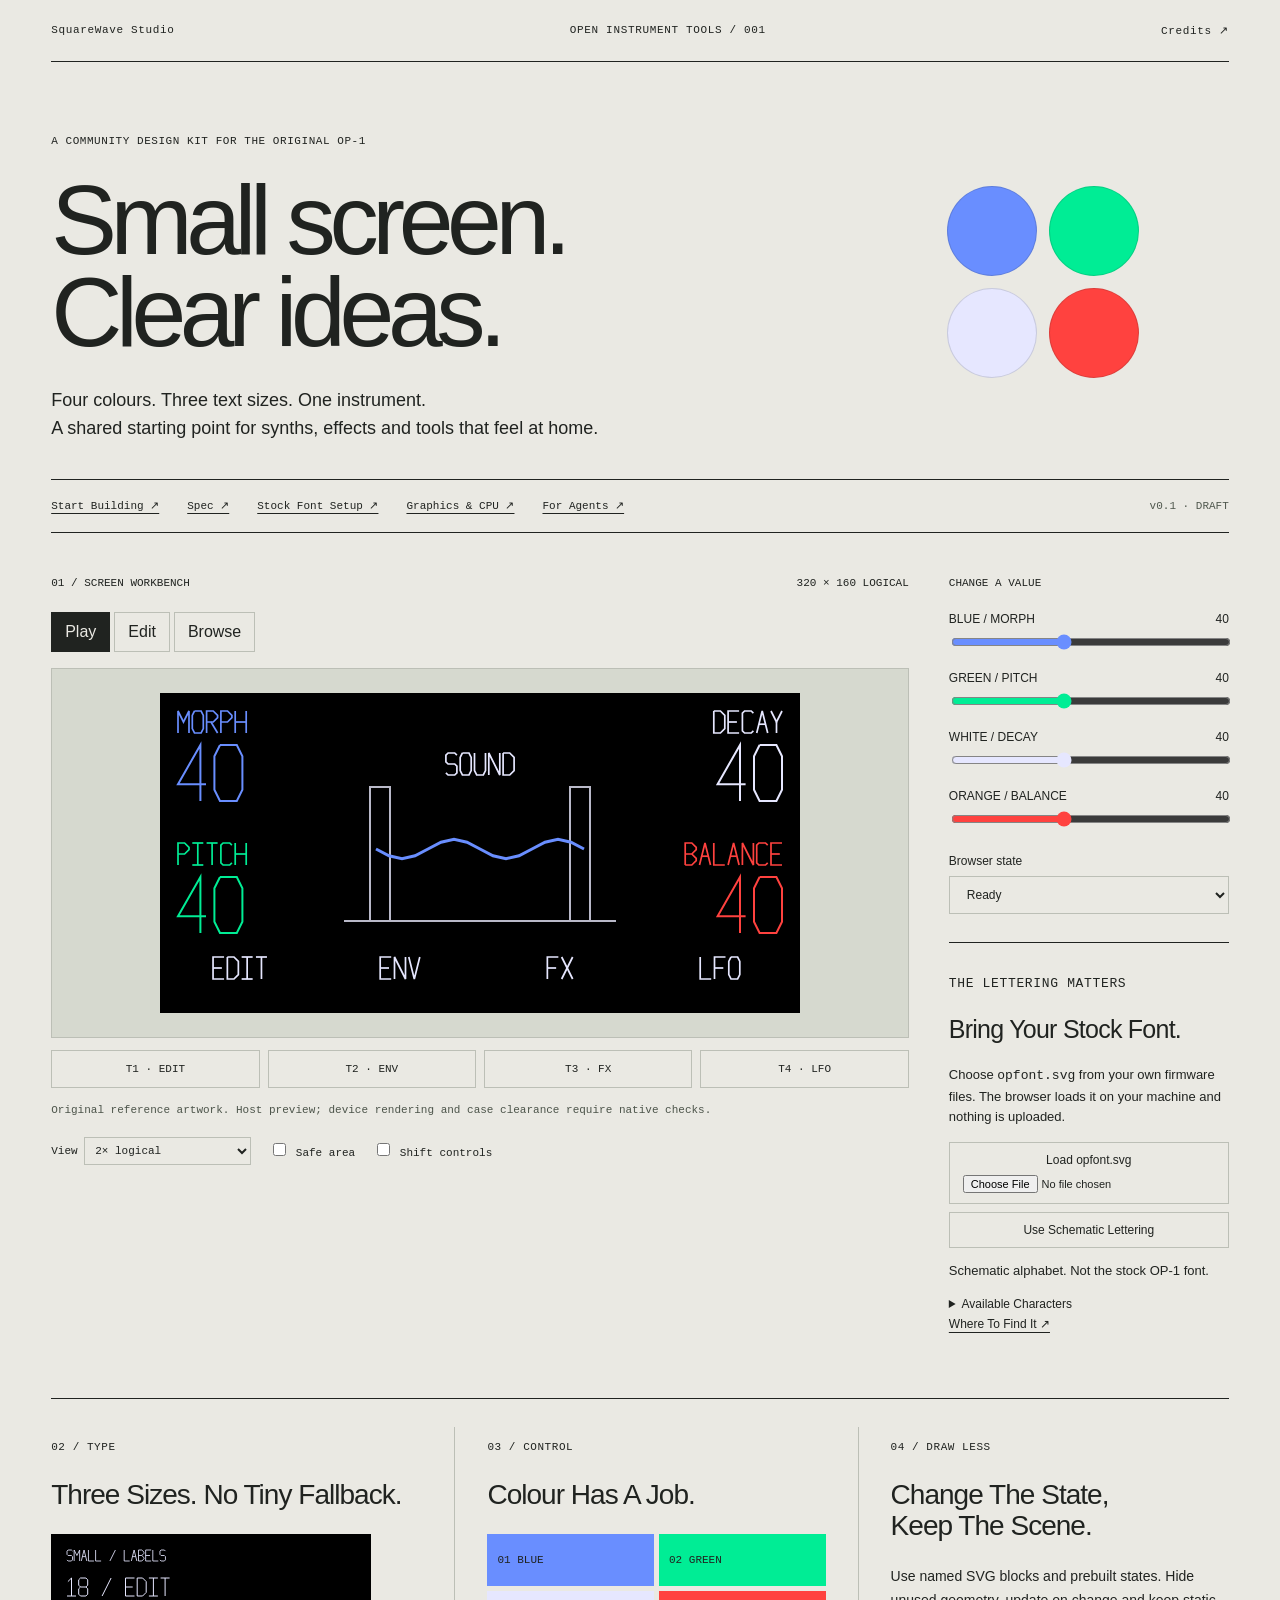
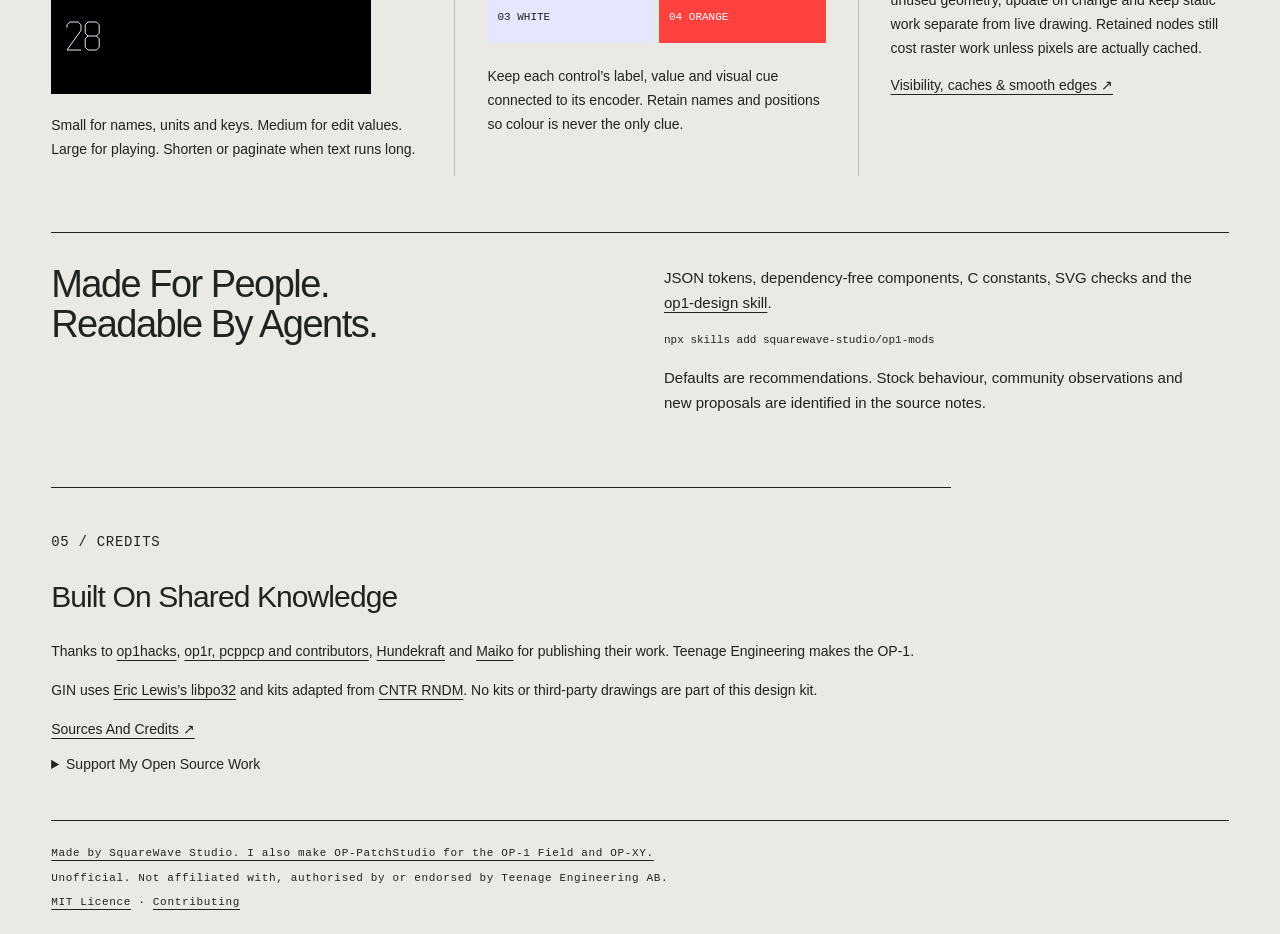
==== op1-ui/workbench.html @ 63634659 "Add draft OP-1 design kit and portable skill" ====
<!doctype html>
<html lang="en">
<head>
<meta charset="utf-8"><meta name="viewport" content="width=device-width,initial-scale=1">
<title>OP-1 Design Kit · SquareWave Studio</title>
<meta name="description" content="A draft design kit for original OP-1 screens. Three text sizes, four encoder colours, stock font loading and practical SVG guidance.">
<meta property="og:title" content="OP-1 Design Kit · SquareWave Studio">
<meta property="og:description" content="Small screen. Clear ideas. Components and guidance for original OP-1 synths, effects and tools.">
<meta property="og:image" content="https://squarewave-studio.github.io/op1-mods/og.png">
<meta property="og:type" content="website">
<link rel="stylesheet" href="preview.css">
</head>
<body>
<header class="masthead"><a href="https://squarewave.studio/?utm_source=op1-design-kit&amp;utm_medium=referral&amp;utm_campaign=op1-design-kit">SquareWave Studio</a><span>OPEN INSTRUMENT TOOLS / 001</span><a href="#credits">Credits ↗</a></header>
<main>
<section class="intro"><div><p class="eyebrow">A COMMUNITY DESIGN KIT FOR THE ORIGINAL OP-1</p><h1>Small screen.<br>Clear ideas.</h1><p class="lede">Four colours. Three text sizes. One instrument.<br>A shared starting point for synths, effects and tools that feel at home.</p></div><div class="mark" aria-label="Blue, green, white, orange encoder order"><i></i><i></i><i></i><i></i></div></section>
<nav class="links"><a href="start.html">Start Building ↗</a><a href="spec.html">Spec ↗</a><a href="docs/FONTS.md">Stock Font Setup ↗</a><a href="docs/GRAPHICS.md">Graphics &amp; CPU ↗</a><a href="agents.html">For Agents ↗</a><span>v0.1 · DRAFT</span></nav>
<section class="workbench">
<div class="screen-column"><div class="section-label"><span>01 / SCREEN WORKBENCH</span><span id="dimensions">320 × 160 LOGICAL</span></div>
<div class="tabs" role="group" aria-label="Reference layout"><button data-view="play" aria-pressed="true">Play</button><button data-view="editor" aria-pressed="false">Edit</button><button data-view="library" aria-pressed="false">Browse</button></div>
<div class="screen-well"><div id="screen" role="img" aria-label="OP-1 reference screen"></div></div>
<div class="tkeys" aria-label="Simulated T keys"><button id="key1">T1 · EDIT</button><button id="key2">T2 · ENV</button><button id="key3">T3 · FX</button><button id="key4">T4 · LFO</button></div>
<p class="caption" id="screen-caption">Original reference artwork. Host preview; device rendering and case clearance require native checks.</p>
<div class="view-options"><label>View <select id="zoom"><option value="1">1× logical</option><option value="2" selected>2× logical</option><option value="1.25">400 × 200 comparison</option></select></label><label><input type="checkbox" id="guides"> Safe area</label><label><input type="checkbox" id="shift"> Shift controls</label></div>
<p id="validation" role="status"></p></div>
<aside class="controls"><p class="section-label">CHANGE A VALUE</p><div id="sliders"></div>
<label class="state-label">Browser state<select id="browser-state"><option value="ready">Ready</option><option value="empty">Empty</option><option value="loading">Loading</option><option value="error">Read failed</option></select></label>
<div class="font-panel"><p class="eyebrow">THE LETTERING MATTERS</p><h2>Bring Your Stock Font.</h2><p>Choose <code>opfont.svg</code> from your own firmware files. The browser loads it on your machine and nothing is uploaded.</p><label class="file-label">Load opfont.svg<input type="file" id="font-file" accept=".svg,image/svg+xml"></label><button id="clear-font">Use Schematic Lettering</button><p id="font-status" role="status">Schematic alphabet. Not the stock OP-1 font.</p><details><summary>Available Characters</summary><pre id="glyphs">Load a stock font to inspect its inventory.</pre></details><a href="docs/FONTS.md">Where To Find It ↗</a></div></aside>
</section>
<section class="principles"><article><p class="eyebrow">02 / TYPE</p><h2>Three Sizes. No Tiny Fallback.</h2><div id="type-specimen"></div><p>Small for names, units and keys. Medium for edit values. Large for playing. Shorten or paginate when text runs long.</p></article><article><p class="eyebrow">03 / CONTROL</p><h2>Colour Has A Job.</h2><div class="swatches"><span>01 BLUE</span><span>02 GREEN</span><span>03 WHITE</span><span>04 ORANGE</span></div><p>Keep each control’s label, value and visual cue connected to its encoder. Retain names and positions so colour is never the only clue.</p></article><article><p class="eyebrow">04 / DRAW LESS</p><h2>Change The State,<br>Keep The Scene.</h2><p>Use named SVG blocks and prebuilt states. Hide unused geometry, update on change and keep static work separate from live drawing. Retained nodes still cost raster work unless pixels are actually cached.</p><a href="docs/GRAPHICS.md">Visibility, caches & smooth edges ↗</a></article></section>
<section class="closing"><p>Made For People.<br>Readable By Agents.</p><div><p>JSON tokens, dependency-free components, C constants, SVG checks and the <a href="agents.html">op1-design skill</a>.</p><pre>npx skills add squarewave-studio/op1-mods</pre><p>Defaults are recommendations. Stock behaviour, community observations and new proposals are identified in the source notes.</p></div></section>
<section id="credits" class="credits"><p class="eyebrow">05 / CREDITS</p><h2>Built On Shared Knowledge</h2><p>Thanks to <a href="https://github.com/op1hacks">op1hacks</a>, <a href="https://github.com/pcppcp/op1r-src">op1r, pcppcp and contributors</a>, <a href="https://hundekraft.github.io/op1-workshop/">Hundekraft</a> and <a href="https://maikopruett.com/op-1">Maiko</a> for publishing their work. Teenage Engineering makes the OP-1.</p><p>GIN uses <a href="https://github.com/ericlewis/libpo32">Eric Lewis’s libpo32</a> and kits adapted from <a href="https://youtube.com/playlist?list=PLlkIAiu0_jPw3DgmZm1RbmFe86rzuWU2o">CNTR RNDM</a>. No kits or third-party drawings are part of this design kit.</p><p><a href="credits.html">Sources And Credits ↗</a></p><details><summary>Support My Open Source Work</summary><p>These tools are free. A tip helps me keep building them.</p><p><a href="https://buy.squarewave.studio/checkout/buy/880667af-df68-45e1-b8e5-e36c2b5de26e">Buy Me A Coffee ($5)</a> · <a href="https://buy.squarewave.studio/checkout/buy/eeb321a3-dea8-486d-9ef7-0794584feb9c">Buy Me Lunch ($10)</a> · <a href="https://buy.squarewave.studio/checkout/buy/edba5162-42c0-4c27-bc95-f41096c2451d">Buy Me Dinner ($20)</a> · <a href="https://buy.squarewave.studio/checkout/buy/59446300-c1a9-43d5-90ce-6b4c9f4252c7">Choose Your Own Amount</a></p></details></section>
</main><footer><p><a href="https://squarewave.studio/op-patchstudio?utm_source=op1-design-kit&amp;utm_medium=referral&amp;utm_campaign=op1-design-kit">Made by SquareWave Studio. I also make OP-PatchStudio for the OP-1 Field and OP-XY.</a></p><p>Unofficial. Not affiliated with, authorised by or endorsed by Teenage Engineering AB.</p><p><a href="licence.html">MIT Licence</a> · <a href="contributing.html">Contributing</a></p></footer>
<script type="module" src="preview.mjs"></script>
</body></html>
---- op1-ui/preview.css ----
:root{--paper:#eae9e3;--ink:#202320;--line:#bcbfb6;--blue:#698eff;--green:#00ed95;--white:#e6e7ff;--orange:#ff423f;font-family:Helvetica,Arial,sans-serif;color:var(--ink);background:var(--paper)}*{box-sizing:border-box}body{margin:0}a{color:inherit;text-underline-offset:4px}button,select,input{font:inherit}button,select,.file-label{border:1px solid var(--line);background:transparent;padding:10px 13px;border-radius:0;color:inherit}button,.file-label{cursor:pointer}button:hover,.file-label:hover{background:#d9dcd3}button:focus-visible,a:focus-visible,input:focus-visible,select:focus-visible{outline:2px solid #264cbf;outline-offset:4px}.masthead,footer{display:flex;justify-content:space-between;gap:20px;margin:0 4vw;padding:24px 0;font:11px 'Courier New',monospace;letter-spacing:.06em}.masthead{border-bottom:1px solid var(--ink)}.masthead a{text-decoration:none}main{max-width:1440px;margin:auto;padding:0 4vw}.intro{display:flex;justify-content:space-between;align-items:center;padding:60px 0 36px;gap:36px}.eyebrow,.section-label,.links,.caption,.view-options,.tkeys,footer{font:11px 'Courier New',monospace;line-height:1.5}.eyebrow{letter-spacing:.05em}h1{font-size:clamp(60px,7.7vw,116px);font-weight:400;letter-spacing:-.065em;line-height:.94;margin:24px 0 28px}.lede{font-size:18px;line-height:1.55;margin-bottom:0;max-width:650px}.mark{display:grid;grid-template-columns:repeat(2,90px);gap:12px;margin-right:7vw}.mark i{width:90px;height:90px;border-radius:50%;display:block;border:1px solid #20232025}.mark i:nth-child(1){background:var(--blue)}.mark i:nth-child(2){background:var(--green)}.mark i:nth-child(3){background:var(--white)}.mark i:nth-child(4){background:var(--orange)}.links{border-top:1px solid var(--ink);border-bottom:1px solid var(--ink);display:flex;gap:28px;padding:18px 0;flex-wrap:wrap}.links span{margin-left:auto;color:#50584e}.workbench{display:grid;grid-template-columns:minmax(0,1fr) 280px;gap:40px;margin:42px 0 64px}.section-label{display:flex;justify-content:space-between;margin:0 0 20px}.tabs{display:flex;gap:4px;margin-bottom:16px}.tabs button[aria-pressed=true]{background:var(--ink);color:var(--paper);border-color:var(--ink)}.screen-well{background:#d6d9cf;min-height:370px;display:flex;align-items:center;justify-content:center;padding:24px 16px;overflow:auto;border:1px solid #bcbfb6}#screen{background:#000;flex-shrink:0;width:640px;height:320px}#screen svg{display:block;width:100%;height:100%;shape-rendering:geometricPrecision}.tkeys{display:grid;grid-template-columns:repeat(4,1fr);gap:8px;margin-top:12px}.caption{color:#4c544a;margin:14px 0 18px;max-width:720px}.view-options{display:flex;align-items:center;gap:18px;flex-wrap:wrap}.view-options select{padding:6px}#validation{font-size:12px;line-height:1.5;color:#85312f}.controls label{display:block;font-size:12px}.slider-label{display:flex;justify-content:space-between;margin:18px 0 6px}.controls input[type=range]{width:100%;accent-color:var(--blue)}.controls .state-label{margin:24px 0}.state-label select{width:100%;margin-top:8px}.font-panel{border-top:1px solid var(--ink);padding-top:18px;margin-top:28px}.font-panel h2{font-size:25px;font-weight:400;letter-spacing:-.03em}.font-panel p{font-size:13px;line-height:1.6}.font-panel a,.font-panel details{font-size:12px;line-height:1.6}.file-label{display:block;margin:14px 0 8px;text-align:center}.file-label input{display:block;max-width:100%;font-size:11px;margin-top:8px}.font-panel button{width:100%;font-size:12px}#font-status{overflow-wrap:anywhere}pre{white-space:pre-wrap;overflow-wrap:anywhere;font-size:11px}.principles{display:grid;grid-template-columns:1fr 1fr 1fr;gap:32px;border-top:1px solid var(--ink);padding-top:28px}.principles h2{font-size:28px;font-weight:400;letter-spacing:-.035em;line-height:1.1}.principles p,.principles a{font-size:14px;line-height:1.7}.principles .eyebrow{font-size:11px}.principles article+article{border-left:1px solid var(--line);padding-left:32px}#type-specimen{background:black;margin:20px 0;max-width:320px}#type-specimen svg{width:100%;display:block}.swatches{display:grid;grid-template-columns:1fr 1fr;gap:5px;font:11px 'Courier New',monospace;margin:22px 0}.swatches span{padding:20px 10px}.swatches span:nth-child(1){background:var(--blue)}.swatches span:nth-child(2){background:var(--green)}.swatches span:nth-child(3){background:var(--white)}.swatches span:nth-child(4){background:var(--orange);color:#fff}.closing{border-top:1px solid var(--ink);margin-top:56px;padding:32px 0 56px;display:grid;grid-template-columns:1fr 1fr;gap:48px}.closing>p{font-size:38px;line-height:1.05;letter-spacing:-.04em;margin:0}.closing div{max-width:540px;font-size:15px;line-height:1.7}.closing div p:first-child{margin-top:0}footer{border-top:1px solid var(--ink)}@media(max-width:1120px){.workbench{grid-template-columns:minmax(0,1fr)}.controls{display:grid;grid-template-columns:1fr 1fr;gap:0 32px}.controls>.section-label{grid-column:1/-1}.font-panel{grid-row:2/4;grid-column:2;margin-top:0}.mark{margin:0}.screen-well{justify-content:center}}@media(max-width:680px){.masthead>span,.masthead>a:last-child{display:none}.intro{padding-top:40px}.mark{grid-template-columns:repeat(2,32px);gap:6px;align-self:flex-end}.mark i{width:32px;height:32px}.lede{font-size:16px}.links{gap:14px}.links span{margin:0}.principles{grid-template-columns:1fr}.principles article+article{border-left:0;border-top:1px solid var(--line);padding:22px 0 0}.controls{display:block}.font-panel{margin-top:24px}.screen-well{justify-content:flex-start;min-height:220px}.closing{grid-template-columns:1fr;gap:20px}footer{flex-direction:column;gap:6px}}
.credits{border-top:1px solid var(--ink);padding:28px 0 48px;max-width:900px}.credits h2{font-size:30px;font-weight:400;letter-spacing:-.03em}.credits p{font-size:14px;line-height:1.8}.credits summary{font-size:14px;cursor:pointer}footer{flex-direction:column;gap:8px}footer p{margin:0}.document{max-width:900px;padding-top:48px;padding-bottom:56px;line-height:1.8}.document h1{font-size:clamp(40px,6vw,70px);line-height:1.05;margin:20px 0 32px;letter-spacing:-.05em}.document h2{font-size:26px;font-weight:400;line-height:1.2;margin-top:44px}.document p,.document li{font-size:16px}.document pre{background:#d9dcd3;padding:18px;overflow:auto;font-size:13px;white-space:pre}.document code{font-size:.9em}.document table{display:block;overflow:auto;border-collapse:collapse;font-size:13px}.document th,.document td{text-align:left;border-bottom:1px solid var(--line);padding:12px;vertical-align:top}.document img{max-width:100%}
.reference-screens{padding:42px 0 56px}.reference-screens figure{margin:0}.primary-reference{background:#d6d9cf;border:1px solid var(--line);padding:28px;display:flex;gap:36px;align-items:center}.primary-reference img{display:block;width:min(100%,640px);height:auto;background:#000}.reference-screens figcaption{font:12px 'Courier New',monospace;line-height:1.7;max-width:340px}.secondary-references{display:grid;grid-template-columns:1fr 1fr;gap:28px;margin-top:28px}.secondary-references figure{display:flex;gap:24px;align-items:center}.secondary-references img{display:block;width:min(60%,320px);height:auto}.reference-screens .caption{margin-bottom:0}#type-specimen img{display:block;max-width:100%;height:auto}@media(max-width:1100px){.primary-reference{display:block}.primary-reference figcaption{margin-top:18px;max-width:640px}.secondary-references figure{display:block}.secondary-references img{width:100%}.secondary-references figcaption{margin-top:12px}}@media(max-width:600px){.primary-reference{padding:16px}.secondary-references{grid-template-columns:1fr}}
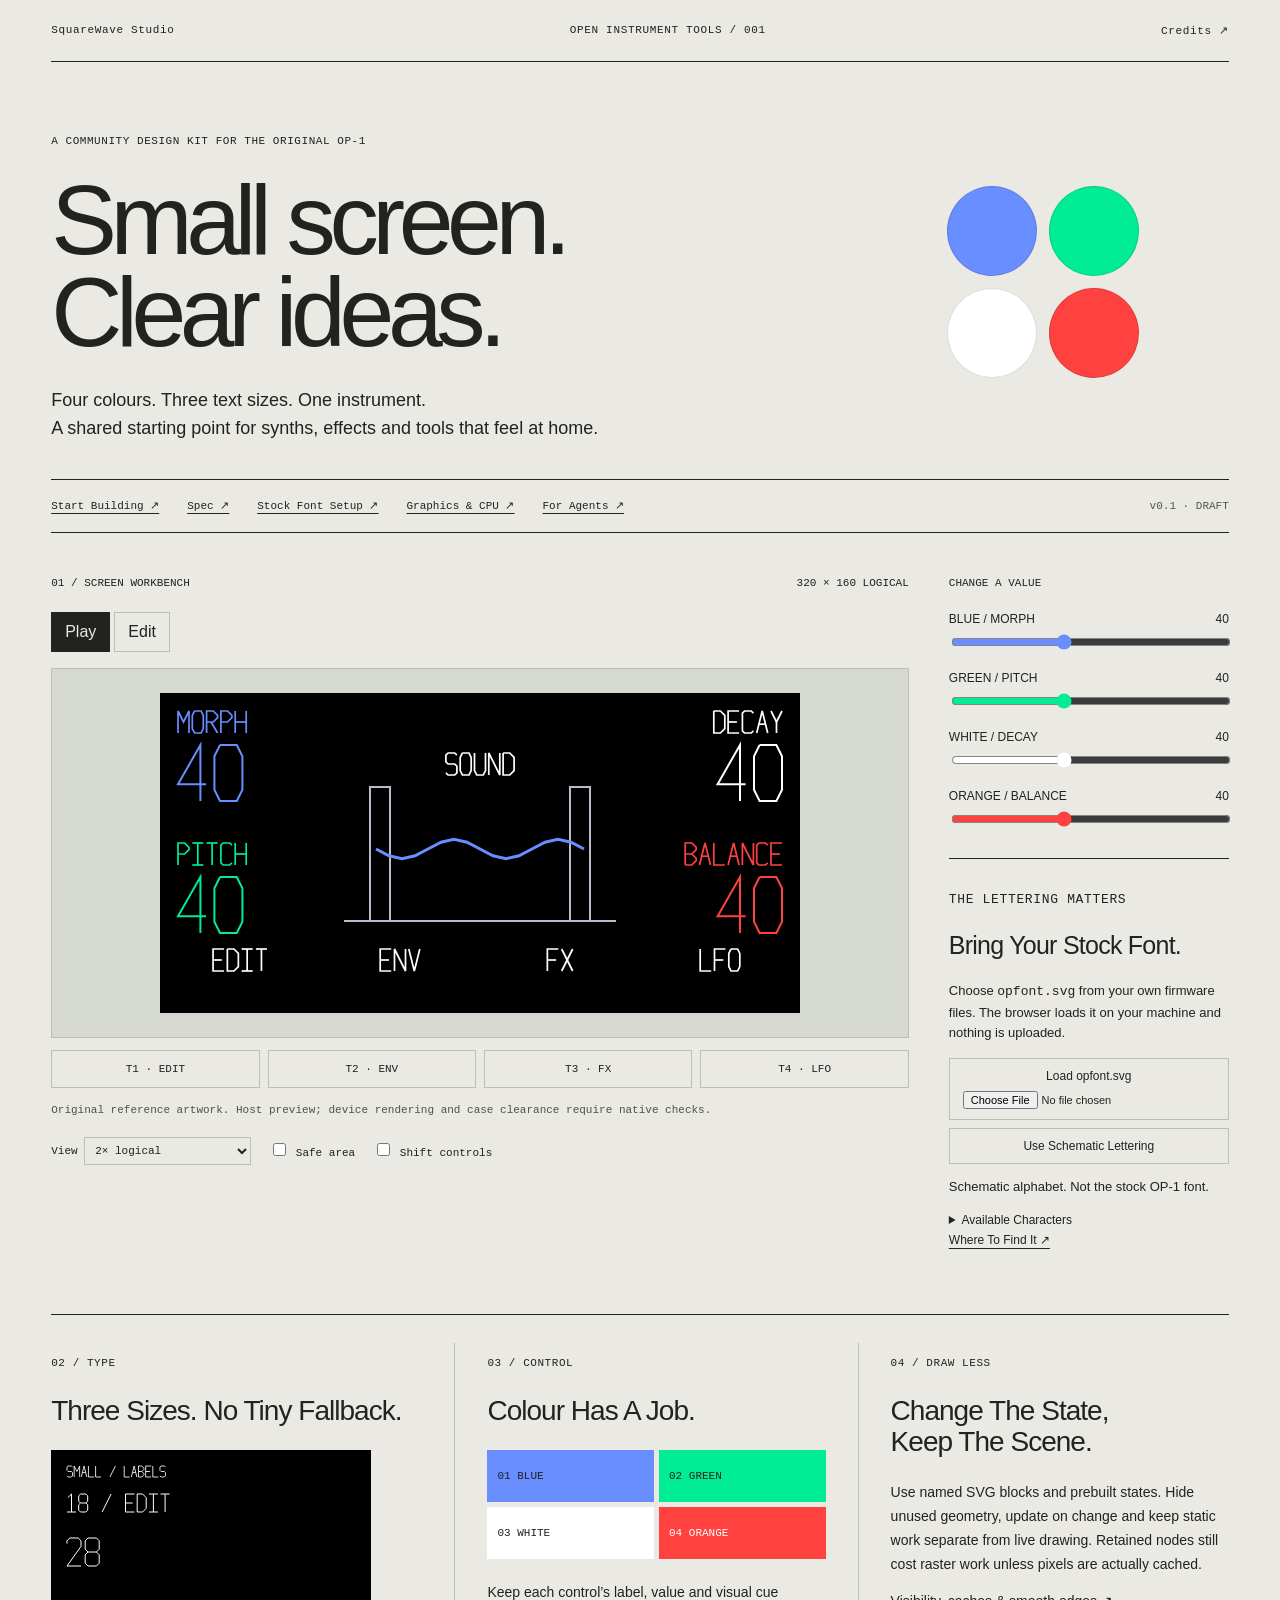
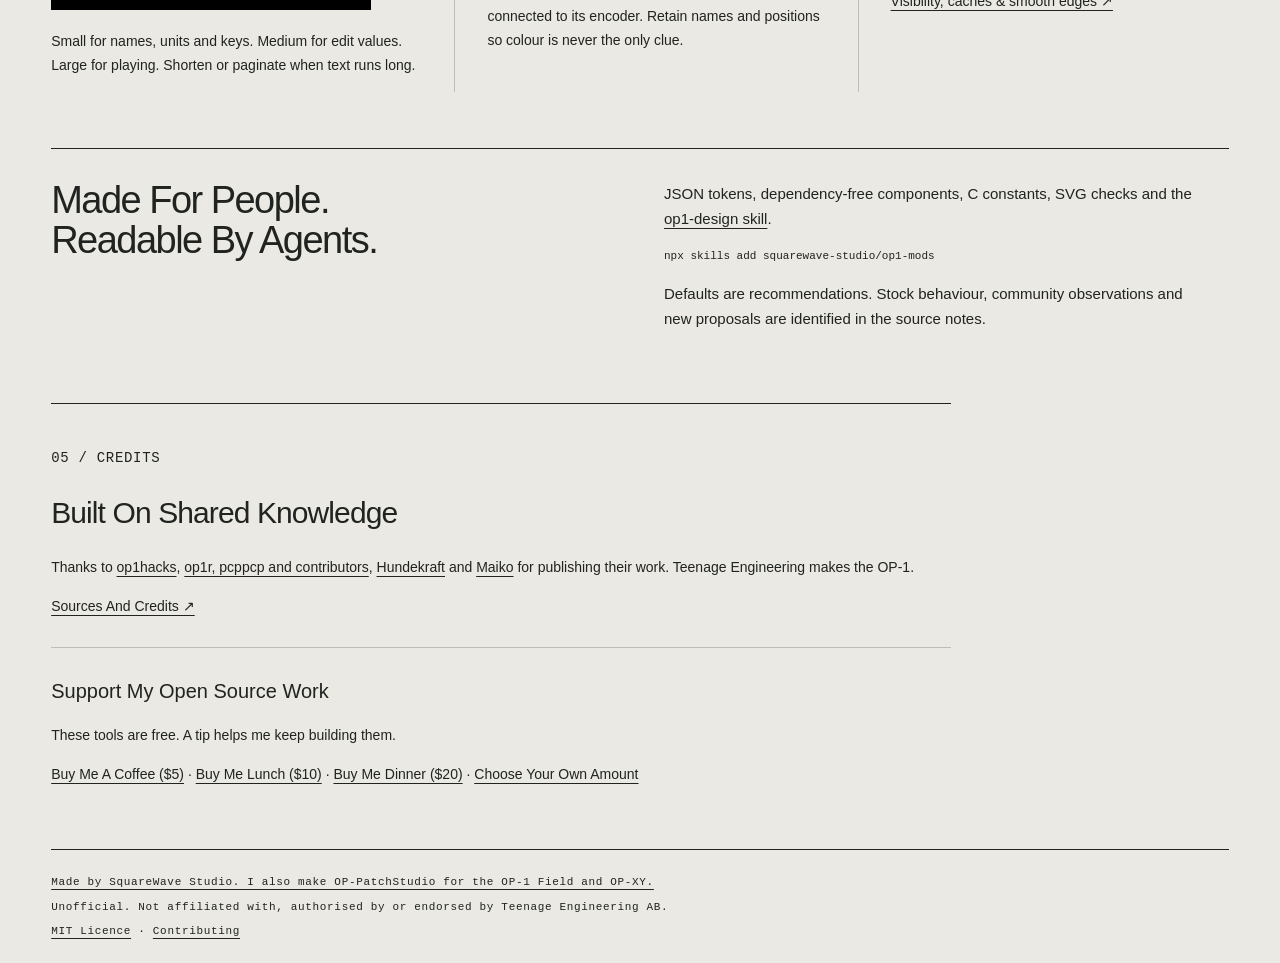
==== commit 294ef552: "Add stock-informed screen examples and refine display guidance" ====
--- a/op1-ui/workbench.html
+++ b/op1-ui/workbench.html
@@ -17,19 +17,19 @@
 <nav class="links"><a href="start.html">Start Building ↗</a><a href="spec.html">Spec ↗</a><a href="docs/FONTS.md">Stock Font Setup ↗</a><a href="docs/GRAPHICS.md">Graphics &amp; CPU ↗</a><a href="agents.html">For Agents ↗</a><span>v0.1 · DRAFT</span></nav>
 <section class="workbench">
 <div class="screen-column"><div class="section-label"><span>01 / SCREEN WORKBENCH</span><span id="dimensions">320 × 160 LOGICAL</span></div>
-<div class="tabs" role="group" aria-label="Reference layout"><button data-view="play" aria-pressed="true">Play</button><button data-view="editor" aria-pressed="false">Edit</button><button data-view="library" aria-pressed="false">Browse</button></div>
+<div class="tabs" role="group" aria-label="Reference layout"><button data-view="play" aria-pressed="true">Play</button><button data-view="editor" aria-pressed="false">Edit</button></div>
 <div class="screen-well"><div id="screen" role="img" aria-label="OP-1 reference screen"></div></div>
 <div class="tkeys" aria-label="Simulated T keys"><button id="key1">T1 · EDIT</button><button id="key2">T2 · ENV</button><button id="key3">T3 · FX</button><button id="key4">T4 · LFO</button></div>
 <p class="caption" id="screen-caption">Original reference artwork. Host preview; device rendering and case clearance require native checks.</p>
 <div class="view-options"><label>View <select id="zoom"><option value="1">1× logical</option><option value="2" selected>2× logical</option><option value="1.25">400 × 200 comparison</option></select></label><label><input type="checkbox" id="guides"> Safe area</label><label><input type="checkbox" id="shift"> Shift controls</label></div>
 <p id="validation" role="status"></p></div>
 <aside class="controls"><p class="section-label">CHANGE A VALUE</p><div id="sliders"></div>
-<label class="state-label">Browser state<select id="browser-state"><option value="ready">Ready</option><option value="empty">Empty</option><option value="loading">Loading</option><option value="error">Read failed</option></select></label>
+
 <div class="font-panel"><p class="eyebrow">THE LETTERING MATTERS</p><h2>Bring Your Stock Font.</h2><p>Choose <code>opfont.svg</code> from your own firmware files. The browser loads it on your machine and nothing is uploaded.</p><label class="file-label">Load opfont.svg<input type="file" id="font-file" accept=".svg,image/svg+xml"></label><button id="clear-font">Use Schematic Lettering</button><p id="font-status" role="status">Schematic alphabet. Not the stock OP-1 font.</p><details><summary>Available Characters</summary><pre id="glyphs">Load a stock font to inspect its inventory.</pre></details><a href="docs/FONTS.md">Where To Find It ↗</a></div></aside>
 </section>
 <section class="principles"><article><p class="eyebrow">02 / TYPE</p><h2>Three Sizes. No Tiny Fallback.</h2><div id="type-specimen"></div><p>Small for names, units and keys. Medium for edit values. Large for playing. Shorten or paginate when text runs long.</p></article><article><p class="eyebrow">03 / CONTROL</p><h2>Colour Has A Job.</h2><div class="swatches"><span>01 BLUE</span><span>02 GREEN</span><span>03 WHITE</span><span>04 ORANGE</span></div><p>Keep each control’s label, value and visual cue connected to its encoder. Retain names and positions so colour is never the only clue.</p></article><article><p class="eyebrow">04 / DRAW LESS</p><h2>Change The State,<br>Keep The Scene.</h2><p>Use named SVG blocks and prebuilt states. Hide unused geometry, update on change and keep static work separate from live drawing. Retained nodes still cost raster work unless pixels are actually cached.</p><a href="docs/GRAPHICS.md">Visibility, caches & smooth edges ↗</a></article></section>
 <section class="closing"><p>Made For People.<br>Readable By Agents.</p><div><p>JSON tokens, dependency-free components, C constants, SVG checks and the <a href="agents.html">op1-design skill</a>.</p><pre>npx skills add squarewave-studio/op1-mods</pre><p>Defaults are recommendations. Stock behaviour, community observations and new proposals are identified in the source notes.</p></div></section>
-<section id="credits" class="credits"><p class="eyebrow">05 / CREDITS</p><h2>Built On Shared Knowledge</h2><p>Thanks to <a href="https://github.com/op1hacks">op1hacks</a>, <a href="https://github.com/pcppcp/op1r-src">op1r, pcppcp and contributors</a>, <a href="https://hundekraft.github.io/op1-workshop/">Hundekraft</a> and <a href="https://maikopruett.com/op-1">Maiko</a> for publishing their work. Teenage Engineering makes the OP-1.</p><p>GIN uses <a href="https://github.com/ericlewis/libpo32">Eric Lewis’s libpo32</a> and kits adapted from <a href="https://youtube.com/playlist?list=PLlkIAiu0_jPw3DgmZm1RbmFe86rzuWU2o">CNTR RNDM</a>. No kits or third-party drawings are part of this design kit.</p><p><a href="credits.html">Sources And Credits ↗</a></p><details><summary>Support My Open Source Work</summary><p>These tools are free. A tip helps me keep building them.</p><p><a href="https://buy.squarewave.studio/checkout/buy/880667af-df68-45e1-b8e5-e36c2b5de26e">Buy Me A Coffee ($5)</a> · <a href="https://buy.squarewave.studio/checkout/buy/eeb321a3-dea8-486d-9ef7-0794584feb9c">Buy Me Lunch ($10)</a> · <a href="https://buy.squarewave.studio/checkout/buy/edba5162-42c0-4c27-bc95-f41096c2451d">Buy Me Dinner ($20)</a> · <a href="https://buy.squarewave.studio/checkout/buy/59446300-c1a9-43d5-90ce-6b4c9f4252c7">Choose Your Own Amount</a></p></details></section>
+<section id="credits" class="credits"><p class="eyebrow">05 / CREDITS</p><h2>Built On Shared Knowledge</h2><p>Thanks to <a href="https://github.com/op1hacks">op1hacks</a>, <a href="https://github.com/pcppcp/op1r-src">op1r, pcppcp and contributors</a>, <a href="https://hundekraft.github.io/op1-workshop/">Hundekraft</a> and <a href="https://maikopruett.com/op-1">Maiko</a> for publishing their work. Teenage Engineering makes the OP-1.</p><p><a href="credits.html">Sources And Credits ↗</a></p><section class="support"><h3>Support My Open Source Work</h3><p>These tools are free. A tip helps me keep building them.</p><p><a href="https://buy.squarewave.studio/checkout/buy/880667af-df68-45e1-b8e5-e36c2b5de26e">Buy Me A Coffee ($5)</a> · <a href="https://buy.squarewave.studio/checkout/buy/eeb321a3-dea8-486d-9ef7-0794584feb9c">Buy Me Lunch ($10)</a> · <a href="https://buy.squarewave.studio/checkout/buy/edba5162-42c0-4c27-bc95-f41096c2451d">Buy Me Dinner ($20)</a> · <a href="https://buy.squarewave.studio/checkout/buy/59446300-c1a9-43d5-90ce-6b4c9f4252c7">Choose Your Own Amount</a></p></section></section>
 </main><footer><p><a href="https://squarewave.studio/op-patchstudio?utm_source=op1-design-kit&amp;utm_medium=referral&amp;utm_campaign=op1-design-kit">Made by SquareWave Studio. I also make OP-PatchStudio for the OP-1 Field and OP-XY.</a></p><p>Unofficial. Not affiliated with, authorised by or endorsed by Teenage Engineering AB.</p><p><a href="licence.html">MIT Licence</a> · <a href="contributing.html">Contributing</a></p></footer>
 <script type="module" src="preview.mjs"></script>
 </body></html>
--- a/op1-ui/preview.css
+++ b/op1-ui/preview.css
@@ -1,3 +1,5 @@
-:root{--paper:#eae9e3;--ink:#202320;--line:#bcbfb6;--blue:#698eff;--green:#00ed95;--white:#e6e7ff;--orange:#ff423f;font-family:Helvetica,Arial,sans-serif;color:var(--ink);background:var(--paper)}*{box-sizing:border-box}body{margin:0}a{color:inherit;text-underline-offset:4px}button,select,input{font:inherit}button,select,.file-label{border:1px solid var(--line);background:transparent;padding:10px 13px;border-radius:0;color:inherit}button,.file-label{cursor:pointer}button:hover,.file-label:hover{background:#d9dcd3}button:focus-visible,a:focus-visible,input:focus-visible,select:focus-visible{outline:2px solid #264cbf;outline-offset:4px}.masthead,footer{display:flex;justify-content:space-between;gap:20px;margin:0 4vw;padding:24px 0;font:11px 'Courier New',monospace;letter-spacing:.06em}.masthead{border-bottom:1px solid var(--ink)}.masthead a{text-decoration:none}main{max-width:1440px;margin:auto;padding:0 4vw}.intro{display:flex;justify-content:space-between;align-items:center;padding:60px 0 36px;gap:36px}.eyebrow,.section-label,.links,.caption,.view-options,.tkeys,footer{font:11px 'Courier New',monospace;line-height:1.5}.eyebrow{letter-spacing:.05em}h1{font-size:clamp(60px,7.7vw,116px);font-weight:400;letter-spacing:-.065em;line-height:.94;margin:24px 0 28px}.lede{font-size:18px;line-height:1.55;margin-bottom:0;max-width:650px}.mark{display:grid;grid-template-columns:repeat(2,90px);gap:12px;margin-right:7vw}.mark i{width:90px;height:90px;border-radius:50%;display:block;border:1px solid #20232025}.mark i:nth-child(1){background:var(--blue)}.mark i:nth-child(2){background:var(--green)}.mark i:nth-child(3){background:var(--white)}.mark i:nth-child(4){background:var(--orange)}.links{border-top:1px solid var(--ink);border-bottom:1px solid var(--ink);display:flex;gap:28px;padding:18px 0;flex-wrap:wrap}.links span{margin-left:auto;color:#50584e}.workbench{display:grid;grid-template-columns:minmax(0,1fr) 280px;gap:40px;margin:42px 0 64px}.section-label{display:flex;justify-content:space-between;margin:0 0 20px}.tabs{display:flex;gap:4px;margin-bottom:16px}.tabs button[aria-pressed=true]{background:var(--ink);color:var(--paper);border-color:var(--ink)}.screen-well{background:#d6d9cf;min-height:370px;display:flex;align-items:center;justify-content:center;padding:24px 16px;overflow:auto;border:1px solid #bcbfb6}#screen{background:#000;flex-shrink:0;width:640px;height:320px}#screen svg{display:block;width:100%;height:100%;shape-rendering:geometricPrecision}.tkeys{display:grid;grid-template-columns:repeat(4,1fr);gap:8px;margin-top:12px}.caption{color:#4c544a;margin:14px 0 18px;max-width:720px}.view-options{display:flex;align-items:center;gap:18px;flex-wrap:wrap}.view-options select{padding:6px}#validation{font-size:12px;line-height:1.5;color:#85312f}.controls label{display:block;font-size:12px}.slider-label{display:flex;justify-content:space-between;margin:18px 0 6px}.controls input[type=range]{width:100%;accent-color:var(--blue)}.controls .state-label{margin:24px 0}.state-label select{width:100%;margin-top:8px}.font-panel{border-top:1px solid var(--ink);padding-top:18px;margin-top:28px}.font-panel h2{font-size:25px;font-weight:400;letter-spacing:-.03em}.font-panel p{font-size:13px;line-height:1.6}.font-panel a,.font-panel details{font-size:12px;line-height:1.6}.file-label{display:block;margin:14px 0 8px;text-align:center}.file-label input{display:block;max-width:100%;font-size:11px;margin-top:8px}.font-panel button{width:100%;font-size:12px}#font-status{overflow-wrap:anywhere}pre{white-space:pre-wrap;overflow-wrap:anywhere;font-size:11px}.principles{display:grid;grid-template-columns:1fr 1fr 1fr;gap:32px;border-top:1px solid var(--ink);padding-top:28px}.principles h2{font-size:28px;font-weight:400;letter-spacing:-.035em;line-height:1.1}.principles p,.principles a{font-size:14px;line-height:1.7}.principles .eyebrow{font-size:11px}.principles article+article{border-left:1px solid var(--line);padding-left:32px}#type-specimen{background:black;margin:20px 0;max-width:320px}#type-specimen svg{width:100%;display:block}.swatches{display:grid;grid-template-columns:1fr 1fr;gap:5px;font:11px 'Courier New',monospace;margin:22px 0}.swatches span{padding:20px 10px}.swatches span:nth-child(1){background:var(--blue)}.swatches span:nth-child(2){background:var(--green)}.swatches span:nth-child(3){background:var(--white)}.swatches span:nth-child(4){background:var(--orange);color:#fff}.closing{border-top:1px solid var(--ink);margin-top:56px;padding:32px 0 56px;display:grid;grid-template-columns:1fr 1fr;gap:48px}.closing>p{font-size:38px;line-height:1.05;letter-spacing:-.04em;margin:0}.closing div{max-width:540px;font-size:15px;line-height:1.7}.closing div p:first-child{margin-top:0}footer{border-top:1px solid var(--ink)}@media(max-width:1120px){.workbench{grid-template-columns:minmax(0,1fr)}.controls{display:grid;grid-template-columns:1fr 1fr;gap:0 32px}.controls>.section-label{grid-column:1/-1}.font-panel{grid-row:2/4;grid-column:2;margin-top:0}.mark{margin:0}.screen-well{justify-content:center}}@media(max-width:680px){.masthead>span,.masthead>a:last-child{display:none}.intro{padding-top:40px}.mark{grid-template-columns:repeat(2,32px);gap:6px;align-self:flex-end}.mark i{width:32px;height:32px}.lede{font-size:16px}.links{gap:14px}.links span{margin:0}.principles{grid-template-columns:1fr}.principles article+article{border-left:0;border-top:1px solid var(--line);padding:22px 0 0}.controls{display:block}.font-panel{margin-top:24px}.screen-well{justify-content:flex-start;min-height:220px}.closing{grid-template-columns:1fr;gap:20px}footer{flex-direction:column;gap:6px}}
+:root{--paper:#eae9e3;--ink:#202320;--line:#bcbfb6;--blue:#698eff;--green:#00ed95;--white:#ffffff;--orange:#ff423f;font-family:Helvetica,Arial,sans-serif;color:var(--ink);background:var(--paper)}*{box-sizing:border-box}body{margin:0}a{color:inherit;text-underline-offset:4px}button,select,input{font:inherit}button,select,.file-label{border:1px solid var(--line);background:transparent;padding:10px 13px;border-radius:0;color:inherit}button,.file-label{cursor:pointer}button:hover,.file-label:hover{background:#d9dcd3}button:focus-visible,a:focus-visible,input:focus-visible,select:focus-visible{outline:2px solid #264cbf;outline-offset:4px}.masthead,footer{display:flex;justify-content:space-between;gap:20px;margin:0 4vw;padding:24px 0;font:11px 'Courier New',monospace;letter-spacing:.06em}.masthead{border-bottom:1px solid var(--ink)}.masthead a{text-decoration:none}main{max-width:1440px;margin:auto;padding:0 4vw}.intro{display:flex;justify-content:space-between;align-items:center;padding:60px 0 36px;gap:36px}.eyebrow,.section-label,.links,.caption,.view-options,.tkeys,footer{font:11px 'Courier New',monospace;line-height:1.5}.eyebrow{letter-spacing:.05em}h1{font-size:clamp(60px,7.7vw,116px);font-weight:400;letter-spacing:-.065em;line-height:.94;margin:24px 0 28px}.lede{font-size:18px;line-height:1.55;margin-bottom:0;max-width:650px}.mark{display:grid;grid-template-columns:repeat(2,90px);gap:12px;margin-right:7vw}.mark i{width:90px;height:90px;border-radius:50%;display:block;border:1px solid #20232025}.mark i:nth-child(1){background:var(--blue)}.mark i:nth-child(2){background:var(--green)}.mark i:nth-child(3){background:var(--white)}.mark i:nth-child(4){background:var(--orange)}.links{border-top:1px solid var(--ink);border-bottom:1px solid var(--ink);display:flex;gap:28px;padding:18px 0;flex-wrap:wrap}.links span{margin-left:auto;color:#50584e}.workbench{display:grid;grid-template-columns:minmax(0,1fr) 280px;gap:40px;margin:42px 0 64px}.section-label{display:flex;justify-content:space-between;margin:0 0 20px}.tabs{display:flex;gap:4px;margin-bottom:16px}.tabs button[aria-pressed=true]{background:var(--ink);color:var(--paper);border-color:var(--ink)}.screen-well{background:#d6d9cf;min-height:370px;display:flex;align-items:center;justify-content:center;padding:24px 16px;overflow:auto;border:1px solid #bcbfb6}#screen{background:#000;flex-shrink:0;width:640px;height:320px}#screen svg{display:block;width:100%;height:100%;shape-rendering:geometricPrecision}.tkeys{display:grid;grid-template-columns:repeat(4,1fr);gap:8px;margin-top:12px}.caption{color:#4c544a;margin:14px 0 18px;max-width:720px}.view-options{display:flex;align-items:center;gap:18px;flex-wrap:wrap}.view-options select{padding:6px}#validation{font-size:12px;line-height:1.5;color:#85312f}.controls label{display:block;font-size:12px}.slider-label{display:flex;justify-content:space-between;margin:18px 0 6px}.controls input[type=range]{width:100%;accent-color:var(--blue)}.controls .state-label{margin:24px 0}.state-label select{width:100%;margin-top:8px}.font-panel{border-top:1px solid var(--ink);padding-top:18px;margin-top:28px}.font-panel h2{font-size:25px;font-weight:400;letter-spacing:-.03em}.font-panel p{font-size:13px;line-height:1.6}.font-panel a,.font-panel details{font-size:12px;line-height:1.6}.file-label{display:block;margin:14px 0 8px;text-align:center}.file-label input{display:block;max-width:100%;font-size:11px;margin-top:8px}.font-panel button{width:100%;font-size:12px}#font-status{overflow-wrap:anywhere}pre{white-space:pre-wrap;overflow-wrap:anywhere;font-size:11px}.principles{display:grid;grid-template-columns:1fr 1fr 1fr;gap:32px;border-top:1px solid var(--ink);padding-top:28px}.principles h2{font-size:28px;font-weight:400;letter-spacing:-.035em;line-height:1.1}.principles p,.principles a{font-size:14px;line-height:1.7}.principles .eyebrow{font-size:11px}.principles article+article{border-left:1px solid var(--line);padding-left:32px}#type-specimen{background:black;margin:20px 0;max-width:320px}#type-specimen svg{width:100%;display:block}.swatches{display:grid;grid-template-columns:1fr 1fr;gap:5px;font:11px 'Courier New',monospace;margin:22px 0}.swatches span{padding:20px 10px}.swatches span:nth-child(1){background:var(--blue)}.swatches span:nth-child(2){background:var(--green)}.swatches span:nth-child(3){background:var(--white)}.swatches span:nth-child(4){background:var(--orange);color:#fff}.closing{border-top:1px solid var(--ink);margin-top:56px;padding:32px 0 56px;display:grid;grid-template-columns:1fr 1fr;gap:48px}.closing>p{font-size:38px;line-height:1.05;letter-spacing:-.04em;margin:0}.closing div{max-width:540px;font-size:15px;line-height:1.7}.closing div p:first-child{margin-top:0}footer{border-top:1px solid var(--ink)}@media(max-width:1120px){.workbench{grid-template-columns:minmax(0,1fr)}.controls{display:grid;grid-template-columns:1fr 1fr;gap:0 32px}.controls>.section-label{grid-column:1/-1}.font-panel{grid-row:2/4;grid-column:2;margin-top:0}.mark{margin:0}.screen-well{justify-content:center}}@media(max-width:680px){.masthead>span,.masthead>a:last-child{display:none}.intro{padding-top:40px}.mark{grid-template-columns:repeat(2,32px);gap:6px;align-self:flex-end}.mark i{width:32px;height:32px}.lede{font-size:16px}.links{gap:14px}.links span{margin:0}.principles{grid-template-columns:1fr}.principles article+article{border-left:0;border-top:1px solid var(--line);padding:22px 0 0}.controls{display:block}.font-panel{margin-top:24px}.screen-well{justify-content:flex-start;min-height:220px}.closing{grid-template-columns:1fr;gap:20px}footer{flex-direction:column;gap:6px}}
 .credits{border-top:1px solid var(--ink);padding:28px 0 48px;max-width:900px}.credits h2{font-size:30px;font-weight:400;letter-spacing:-.03em}.credits p{font-size:14px;line-height:1.8}.credits summary{font-size:14px;cursor:pointer}footer{flex-direction:column;gap:8px}footer p{margin:0}.document{max-width:900px;padding-top:48px;padding-bottom:56px;line-height:1.8}.document h1{font-size:clamp(40px,6vw,70px);line-height:1.05;margin:20px 0 32px;letter-spacing:-.05em}.document h2{font-size:26px;font-weight:400;line-height:1.2;margin-top:44px}.document p,.document li{font-size:16px}.document pre{background:#d9dcd3;padding:18px;overflow:auto;font-size:13px;white-space:pre}.document code{font-size:.9em}.document table{display:block;overflow:auto;border-collapse:collapse;font-size:13px}.document th,.document td{text-align:left;border-bottom:1px solid var(--line);padding:12px;vertical-align:top}.document img{max-width:100%}
 .reference-screens{padding:42px 0 56px}.reference-screens figure{margin:0}.primary-reference{background:#d6d9cf;border:1px solid var(--line);padding:28px;display:flex;gap:36px;align-items:center}.primary-reference img{display:block;width:min(100%,640px);height:auto;background:#000}.reference-screens figcaption{font:12px 'Courier New',monospace;line-height:1.7;max-width:340px}.secondary-references{display:grid;grid-template-columns:1fr 1fr;gap:28px;margin-top:28px}.secondary-references figure{display:flex;gap:24px;align-items:center}.secondary-references img{display:block;width:min(60%,320px);height:auto}.reference-screens .caption{margin-bottom:0}#type-specimen img{display:block;max-width:100%;height:auto}@media(max-width:1100px){.primary-reference{display:block}.primary-reference figcaption{margin-top:18px;max-width:640px}.secondary-references figure{display:block}.secondary-references img{width:100%}.secondary-references figcaption{margin-top:12px}}@media(max-width:600px){.primary-reference{padding:16px}.secondary-references{grid-template-columns:1fr}}
+
+.screen-gallery{display:grid;grid-template-columns:repeat(2,minmax(0,1fr));gap:40px 28px;margin-top:36px}.screen-gallery figure{margin:0;padding:0 0 24px;border-bottom:1px solid var(--line)}.screen-gallery img{display:block;width:100%;height:auto;background:#000}.screen-gallery h2{font-size:22px;margin:18px 0 8px}.screen-gallery p{font-size:14px;line-height:1.7;margin:0}.support{border-top:1px solid var(--line);margin-top:28px;padding-top:12px}.support h3{font-size:20px;font-weight:400}@media(max-width:680px){.screen-gallery{grid-template-columns:1fr}}
